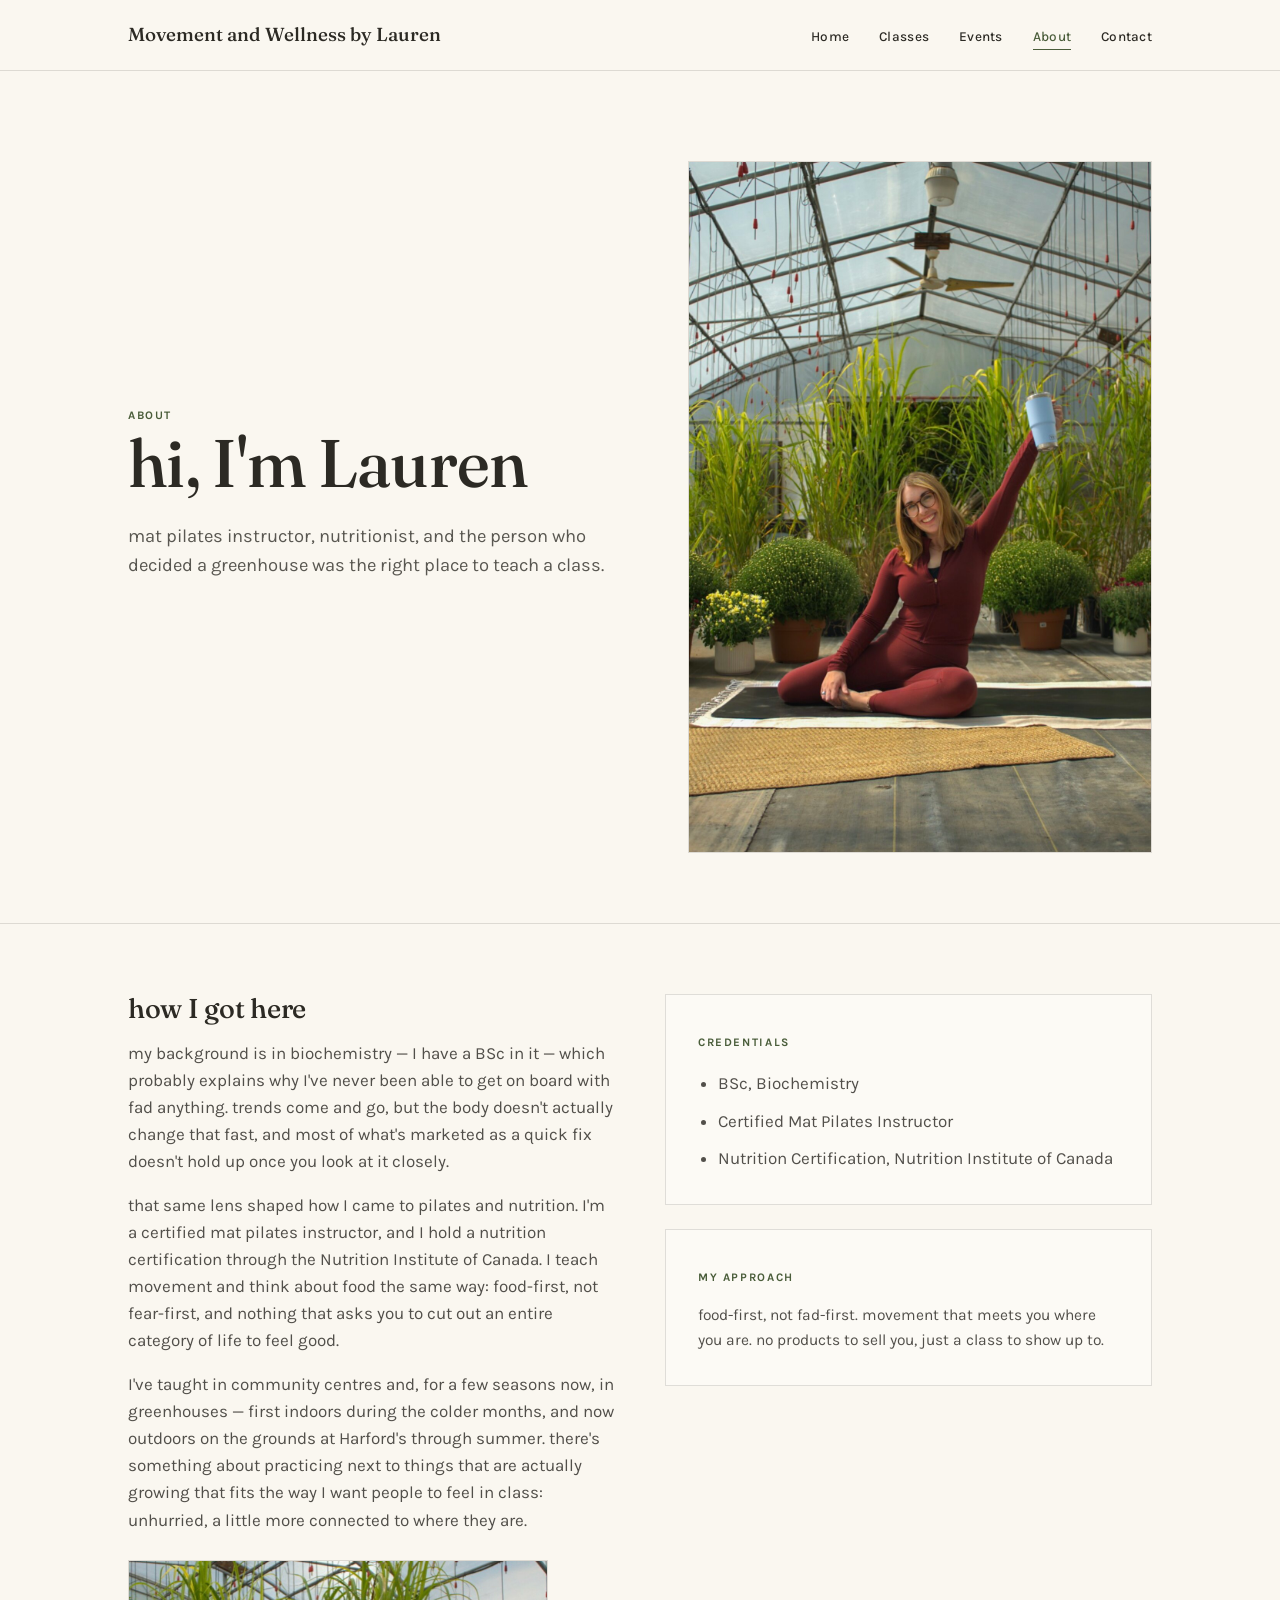
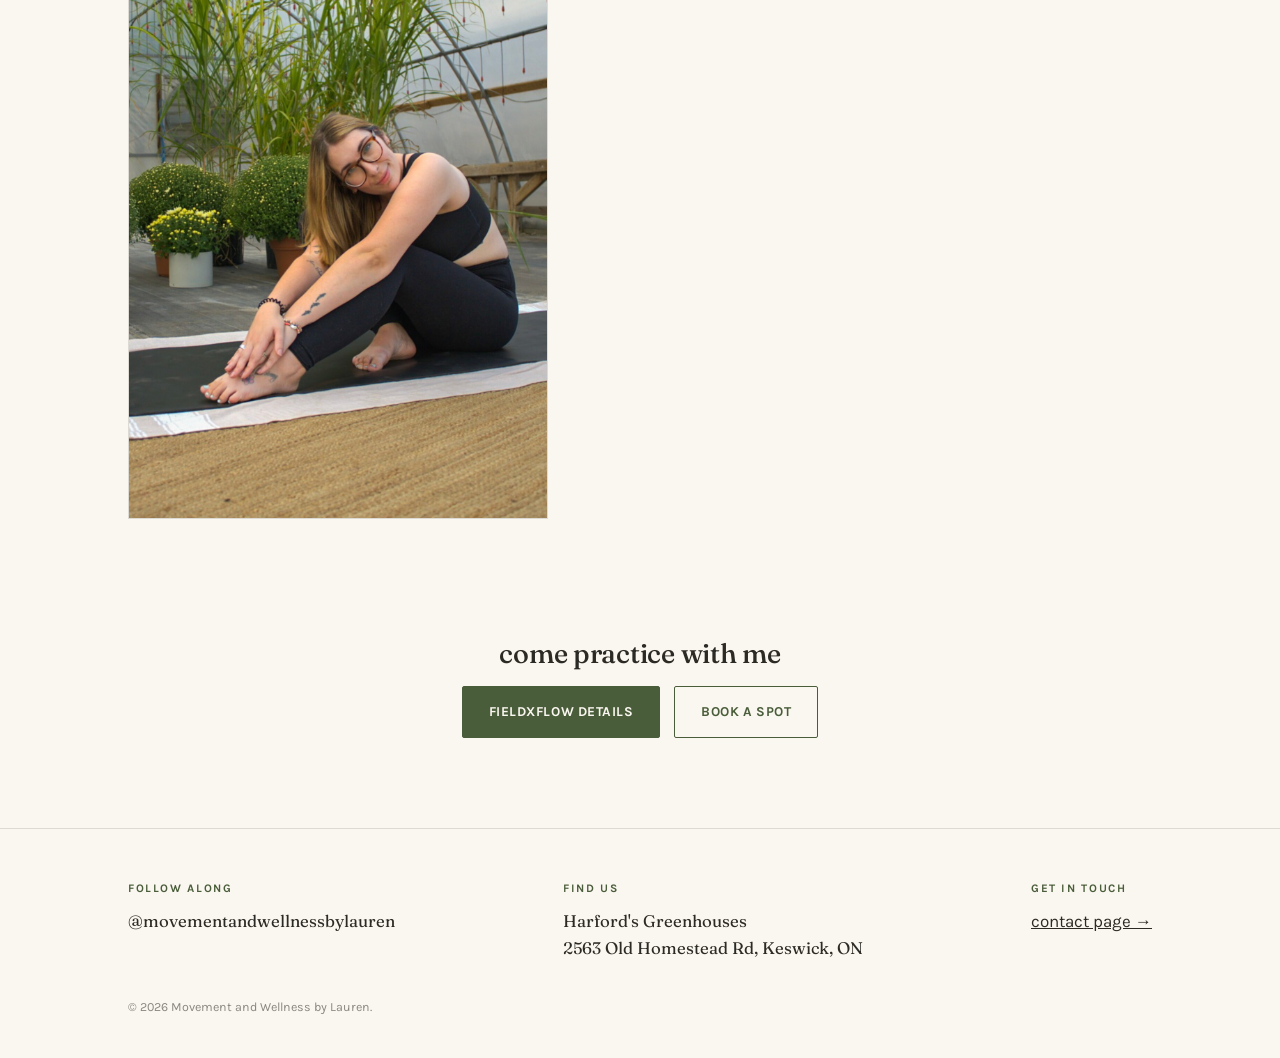
==== about.html @ e679d6f6 "Add files via upload" ====
<!DOCTYPE html>
<html lang="en">
<head>
<meta charset="UTF-8">
<meta name="viewport" content="width=device-width, initial-scale=1.0">
<title>About — Movement and Wellness by Lauren</title>
<meta name="description" content="Certified mat Pilates instructor with a background in biochemistry and nutrition. Food-first, no fads, teaching outdoors at Harford's Greenhouses.">
<link rel="stylesheet" href="css/style.css">
</head>
<body>

<header>
  <div class="nav-row">
    <a href="index.html" class="site-title">Movement and Wellness by Lauren</a>
    <button class="nav-toggle" aria-label="Toggle menu">&#9776;</button>
    <nav>
      <ul>
        <li><a href="index.html">Home</a></li>
        <li><a href="classes.html">Classes</a></li>
        <li><a href="events.html">Events</a></li>
        <li><a href="about.html" class="active">About</a></li>
        <li><a href="contact.html">Contact</a></li>
      </ul>
    </nav>
  </div>
</header>

<section class="hero glasshouse">
  <div class="wrap" style="display:grid; grid-template-columns: 1.1fr 1fr; gap:50px; align-items:center;">
    <div>
      <span class="label eyebrow">About</span>
      <h1>hi, I'm Lauren</h1>
      <p class="lede">mat pilates instructor, nutritionist, and the person who decided a greenhouse was the right place to teach a class.</p>
    </div>
    <div>
      <img src="images/lauren-portrait-2.jpg" alt="Lauren seated on a mat in the greenhouse, holding up a water bottle and smiling" style="width:100%; height:auto; display:block; border:1px solid var(--line);">
    </div>
  </div>
</section>

<div class="pane-divider"></div>

<section>
  <div class="wrap grid-2">
    <div>
      <h2 style="font-size: 1.7rem; margin-bottom:16px;">how I got here</h2>
      <p style="color: rgba(44,42,36,0.82); margin-bottom:16px;">my background is in biochemistry — I have a BSc in it — which probably explains why I've never been able to get on board with fad anything. trends come and go, but the body doesn't actually change that fast, and most of what's marketed as a quick fix doesn't hold up once you look at it closely.</p>
      <p style="color: rgba(44,42,36,0.82); margin-bottom:16px;">that same lens shaped how I came to pilates and nutrition. I'm a certified mat pilates instructor, and I hold a nutrition certification through the Nutrition Institute of Canada. I teach movement and think about food the same way: food-first, not fear-first, and nothing that asks you to cut out an entire category of life to feel good.</p>
      <p style="color: rgba(44,42,36,0.82);">I've taught in community centres and, for a few seasons now, in greenhouses — first indoors during the colder months, and now outdoors on the grounds at Harford's through summer. there's something about practicing next to things that are actually growing that fits the way I want people to feel in class: unhurried, a little more connected to where they are.</p>
      <img src="images/lauren-portrait-1.jpg" alt="Lauren seated on a mat in the greenhouse surrounded by mums and ornamental grasses" style="width:100%; max-width:420px; height:auto; display:block; margin-top:26px; border:1px solid var(--line);">
    </div>

    <div>
      <div class="card">
        <span class="label">Credentials</span>
        <ul style="margin-top:16px; padding-left:20px; color: rgba(44,42,36,0.82);">
          <li style="margin-bottom:10px;">BSc, Biochemistry</li>
          <li style="margin-bottom:10px;">Certified Mat Pilates Instructor</li>
          <li>Nutrition Certification, Nutrition Institute of Canada</li>
        </ul>
      </div>
      <div class="card" style="margin-top:24px;">
        <span class="label">My approach</span>
        <p style="margin-top:14px; color: rgba(44,42,36,0.82); font-size:0.97rem;">food-first, not fad-first. movement that meets you where you are. no products to sell you, just a class to show up to.</p>
      </div>
    </div>
  </div>
</section>

<section class="section-tight glasshouse">
  <div class="wrap" style="text-align:center;">
    <h2 style="font-size: 1.7rem; margin-bottom: 18px;">come practice with me</h2>
    <div class="btn-row" style="justify-content:center;">
      <a href="classes.html" class="btn btn-solid">fieldxflow details</a>
      <a href="contact.html#book" class="btn btn-outline">book a spot</a>
    </div>
  </div>
</section>

<footer>
  <div class="wrap">
    <div class="footer-row">
      <div>
        <span class="label">Follow along</span>
        <a class="ig" href="https://instagram.com/movementandwellnessbylauren" target="_blank" rel="noopener">@movementandwellnessbylauren</a>
      </div>
      <div>
        <span class="label">Find us</span>
        <span class="val" style="font-family:'Fraunces', serif; font-size:1.05rem;">Harford's Greenhouses<br>2563 Old Homestead Rd, Keswick, ON</span>
      </div>
      <div>
        <span class="label">Get in touch</span>
        <a href="contact.html" style="text-decoration:underline;">contact page &rarr;</a>
      </div>
    </div>
    <div class="footer-bottom">&copy; 2026 Movement and Wellness by Lauren.</div>
  </div>
</footer>

<script src="js/main.js"></script>
</body>
</html>
---- css/style.css ----
@import url('https://fonts.googleapis.com/css2?family=Fraunces:ital,opsz,wght@0,9..144,300..600;1,9..144,400..500&family=Karla:wght@400;500;700&display=swap');

:root {
  --paper: #FAF7F0;
  --sage-deep: #4A5D3A;
  --sage-soft: #8B9D77;
  --tan: #E8DCC0;
  --ink: #2C2A24;
  --terracotta: #C77B4D;
  --line: rgba(44, 42, 36, 0.14);
}

* { margin: 0; padding: 0; box-sizing: border-box; }

html { scroll-behavior: smooth; }

body {
  background: var(--paper);
  color: var(--ink);
  font-family: 'Karla', sans-serif;
  font-size: 17px;
  line-height: 1.6;
  -webkit-font-smoothing: antialiased;
}

h1, h2, h3, .display {
  font-family: 'Fraunces', serif;
  font-weight: 500;
  letter-spacing: -0.01em;
  line-height: 1.08;
}

a { color: inherit; text-decoration: none; }

.label {
  font-family: 'Karla', sans-serif;
  font-weight: 700;
  font-size: 0.72rem;
  letter-spacing: 0.14em;
  text-transform: uppercase;
  color: var(--sage-deep);
}

.wrap {
  max-width: 1080px;
  margin: 0 auto;
  padding: 0 28px;
}

/* ---------- Glasshouse grid signature motif (removed) ---------- */
.glasshouse {
  position: relative;
}

.pane-divider {
  height: 1px;
  background: var(--line);
  width: 100%;
}

/* ---------- Header ---------- */
header {
  position: sticky;
  top: 0;
  z-index: 50;
  background: rgba(250, 247, 240, 0.92);
  backdrop-filter: blur(6px);
  border-bottom: 1px solid var(--line);
}

.nav-row {
  display: flex;
  align-items: center;
  justify-content: space-between;
  padding: 20px 28px;
  max-width: 1080px;
  margin: 0 auto;
}

.site-title {
  font-family: 'Fraunces', serif;
  font-size: 1.18rem;
  font-weight: 500;
}

nav ul {
  display: flex;
  gap: 30px;
  list-style: none;
}

nav a {
  font-size: 0.85rem;
  font-weight: 500;
  letter-spacing: 0.02em;
  position: relative;
  padding-bottom: 4px;
}

nav a.active { color: var(--sage-deep); }

nav a.active::after {
  content: '';
  position: absolute;
  bottom: -2px;
  left: 0;
  right: 0;
  height: 1px;
  background: var(--sage-deep);
}

.nav-toggle {
  display: none;
  background: none;
  border: none;
  font-size: 1.4rem;
  cursor: pointer;
  color: var(--ink);
}

/* ---------- Hero ---------- */
.hero {
  padding: 90px 0 70px;
}

.hero .eyebrow {
  margin-bottom: 18px;
}

.hero h1 {
  font-size: clamp(2.4rem, 6vw, 4.2rem);
  max-width: 760px;
  margin-bottom: 22px;
}

.hero p.lede {
  font-size: 1.15rem;
  max-width: 540px;
  color: rgba(44, 42, 36, 0.78);
  margin-bottom: 34px;
}

/* ---------- Buttons ---------- */
.btn {
  display: inline-flex;
  align-items: center;
  gap: 10px;
  font-family: 'Karla', sans-serif;
  font-weight: 700;
  font-size: 0.85rem;
  letter-spacing: 0.04em;
  text-transform: uppercase;
  padding: 14px 26px;
  border: 1px solid var(--sage-deep);
  border-radius: 2px;
  transition: background 0.2s ease, color 0.2s ease;
}

.btn-solid {
  background: var(--sage-deep);
  color: var(--paper);
}
.btn-solid:hover { background: var(--ink); border-color: var(--ink); }

.btn-outline {
  background: transparent;
  color: var(--sage-deep);
}
.btn-outline:hover { background: var(--sage-deep); color: var(--paper); }

.btn-terra {
  border-color: var(--terracotta);
  background: var(--terracotta);
  color: var(--paper);
}
.btn-terra:hover { background: #a8602f; border-color: #a8602f; }

.btn-row { display: flex; gap: 14px; flex-wrap: wrap; }

/* ---------- Sections ---------- */
section { padding: 70px 0; }
.section-tight { padding: 50px 0; }

.section-head { margin-bottom: 44px; max-width: 620px; }
.section-head .label { display: block; margin-bottom: 14px; }
.section-head h2 { font-size: clamp(1.8rem, 3.5vw, 2.6rem); }

/* ---------- Cards / grid ---------- */
.grid-2 {
  display: grid;
  grid-template-columns: 1fr 1fr;
  gap: 50px;
}

.grid-3 {
  display: grid;
  grid-template-columns: repeat(3, 1fr);
  gap: 36px;
}

.card {
  border: 1px solid var(--line);
  padding: 32px;
  background: rgba(255,255,255,0.3);
}

.card h3 { font-size: 1.3rem; margin-bottom: 10px; }

/* ---------- Pull row (stat-like, used sparingly & with real content) ---------- */
.detail-row {
  display: flex;
  flex-wrap: wrap;
  gap: 40px;
  padding: 26px 0;
  border-top: 1px solid var(--line);
  border-bottom: 1px solid var(--line);
}

.detail-row .item .label { display: block; margin-bottom: 6px; }
.detail-row .item .val { font-family: 'Fraunces', serif; font-size: 1.15rem; }

/* ---------- Event feature block ---------- */
.event-feature {
  border: 1px solid var(--line);
  background: var(--tan);
  padding: 48px;
  position: relative;
}

.event-feature .label { color: var(--terracotta); }

.event-feature h2 {
  font-size: clamp(1.9rem, 4vw, 2.8rem);
  margin: 14px 0 18px;
}

.price-row {
  display: flex;
  gap: 28px;
  margin: 24px 0 30px;
  flex-wrap: wrap;
}

.price-box {
  border: 1px solid var(--ink);
  padding: 14px 20px;
  min-width: 140px;
}

.price-box .amt { font-family: 'Fraunces', serif; font-size: 1.6rem; }
.price-box .when { font-size: 0.8rem; color: rgba(44,42,36,0.7); margin-top: 2px; }

/* ---------- Form embed ---------- */
.form-frame-wrap {
  border: 1px solid var(--line);
  background: white;
  padding: 6px;
}

iframe.gform {
  width: 100%;
  height: 1200px;
  border: none;
  display: block;
}

/* ---------- Footer ---------- */
footer {
  border-top: 1px solid var(--line);
  padding: 50px 0 40px;
  margin-top: 40px;
}

.footer-row {
  display: flex;
  justify-content: space-between;
  flex-wrap: wrap;
  gap: 24px;
}

.footer-row .label { display: block; margin-bottom: 10px; }

footer .ig {
  font-family: 'Fraunces', serif;
  font-size: 1.05rem;
}

.footer-bottom {
  margin-top: 36px;
  font-size: 0.78rem;
  color: rgba(44,42,36,0.55);
}

/* ---------- Responsive ---------- */
@media (max-width: 760px) {
  .grid-2, .grid-3 { grid-template-columns: 1fr; gap: 28px; }
  .hero .wrap { grid-template-columns: 1fr !important; }
  .hero .wrap > div:last-child { order: -1; }
  nav ul { display: none; }
  .nav-toggle { display: block; }
  body.nav-open nav ul {
    display: flex;
    flex-direction: column;
    position: absolute;
    top: 100%;
    left: 0;
    right: 0;
    background: var(--paper);
    padding: 20px 28px 28px;
    border-bottom: 1px solid var(--line);
    gap: 18px;
  }
  .event-feature { padding: 30px 22px; }
  .event-feature[style*="grid-template-columns"] { grid-template-columns: 1fr !important; }
  iframe.gform { height: 1500px; }
}

/* Focus visibility */
a:focus-visible, button:focus-visible {
  outline: 2px solid var(--sage-deep);
  outline-offset: 3px;
}

@media (prefers-reduced-motion: reduce) {
  html { scroll-behavior: auto; }
  * { transition: none !important; }
}
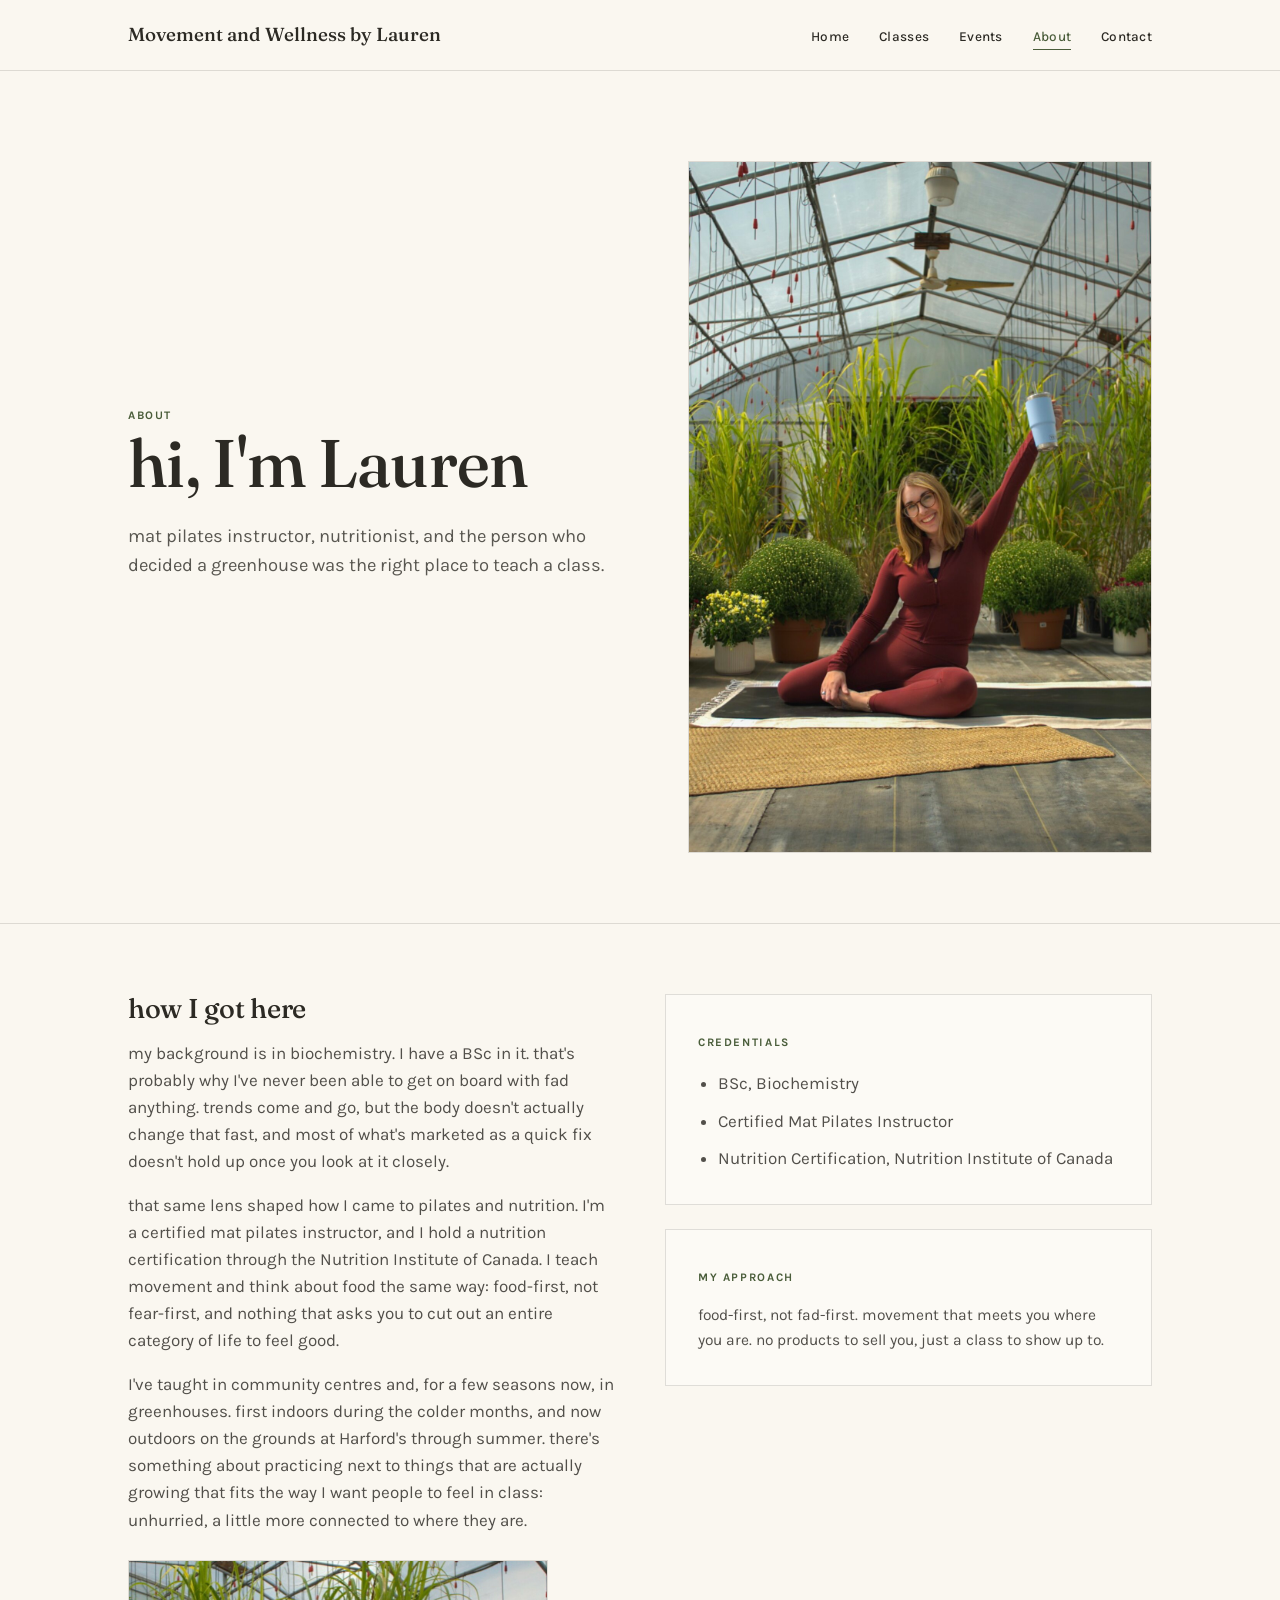
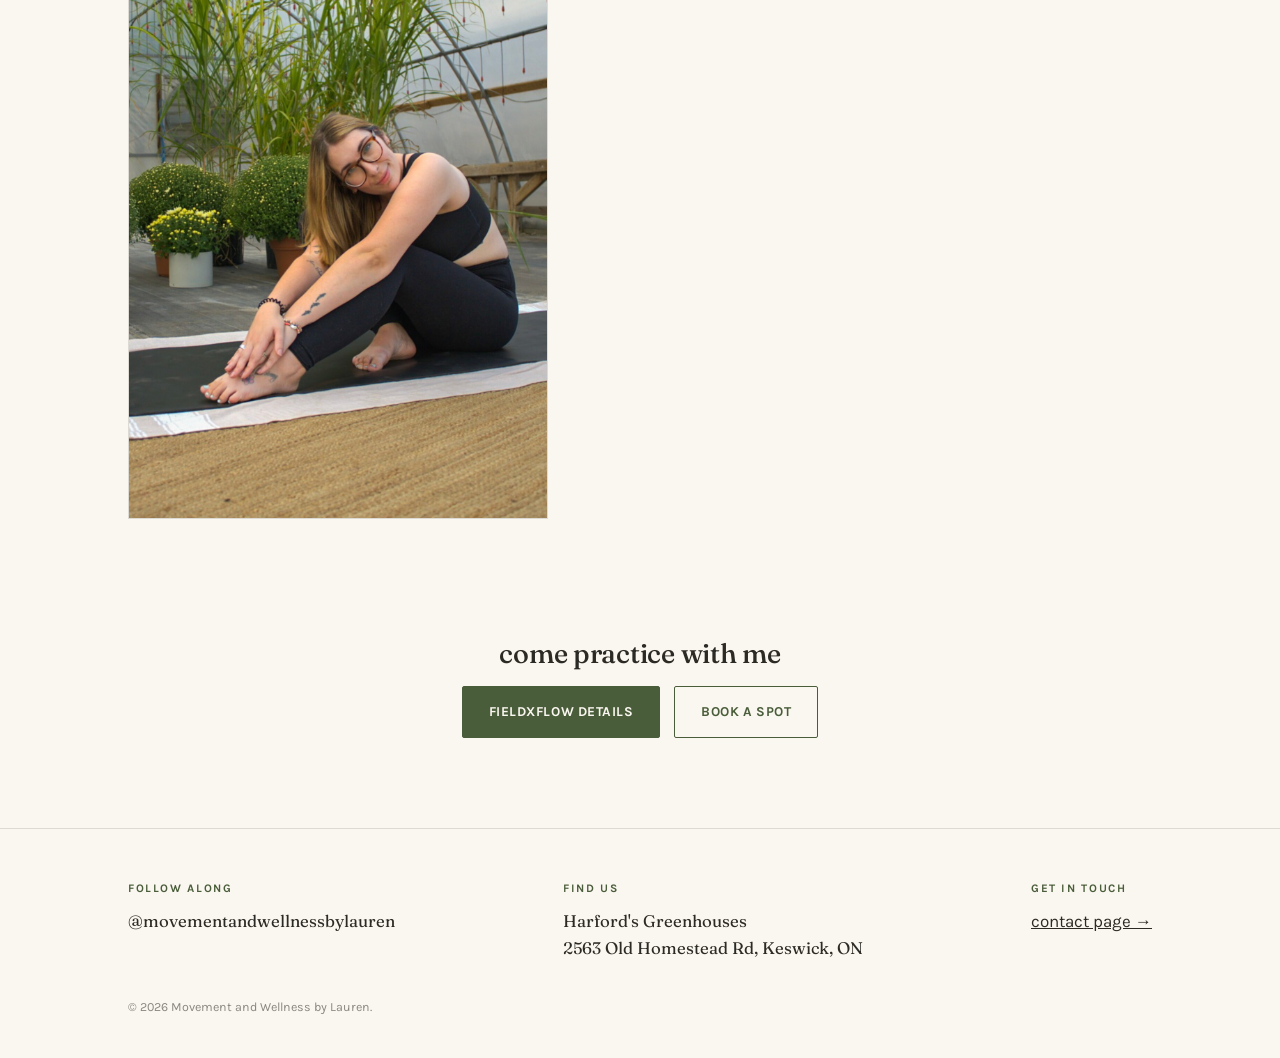
==== commit 0610ae28: "Add files via upload" ====
--- a/about.html
+++ b/about.html
@@ -44,9 +44,9 @@
   <div class="wrap grid-2">
     <div>
       <h2 style="font-size: 1.7rem; margin-bottom:16px;">how I got here</h2>
-      <p style="color: rgba(44,42,36,0.82); margin-bottom:16px;">my background is in biochemistry — I have a BSc in it — which probably explains why I've never been able to get on board with fad anything. trends come and go, but the body doesn't actually change that fast, and most of what's marketed as a quick fix doesn't hold up once you look at it closely.</p>
+      <p style="color: rgba(44,42,36,0.82); margin-bottom:16px;">my background is in biochemistry. I have a BSc in it. that's probably why I've never been able to get on board with fad anything. trends come and go, but the body doesn't actually change that fast, and most of what's marketed as a quick fix doesn't hold up once you look at it closely.</p>
       <p style="color: rgba(44,42,36,0.82); margin-bottom:16px;">that same lens shaped how I came to pilates and nutrition. I'm a certified mat pilates instructor, and I hold a nutrition certification through the Nutrition Institute of Canada. I teach movement and think about food the same way: food-first, not fear-first, and nothing that asks you to cut out an entire category of life to feel good.</p>
-      <p style="color: rgba(44,42,36,0.82);">I've taught in community centres and, for a few seasons now, in greenhouses — first indoors during the colder months, and now outdoors on the grounds at Harford's through summer. there's something about practicing next to things that are actually growing that fits the way I want people to feel in class: unhurried, a little more connected to where they are.</p>
+      <p style="color: rgba(44,42,36,0.82);">I've taught in community centres and, for a few seasons now, in greenhouses. first indoors during the colder months, and now outdoors on the grounds at Harford's through summer. there's something about practicing next to things that are actually growing that fits the way I want people to feel in class: unhurried, a little more connected to where they are.</p>
       <img src="images/lauren-portrait-1.jpg" alt="Lauren seated on a mat in the greenhouse surrounded by mums and ornamental grasses" style="width:100%; max-width:420px; height:auto; display:block; margin-top:26px; border:1px solid var(--line);">
     </div>
 
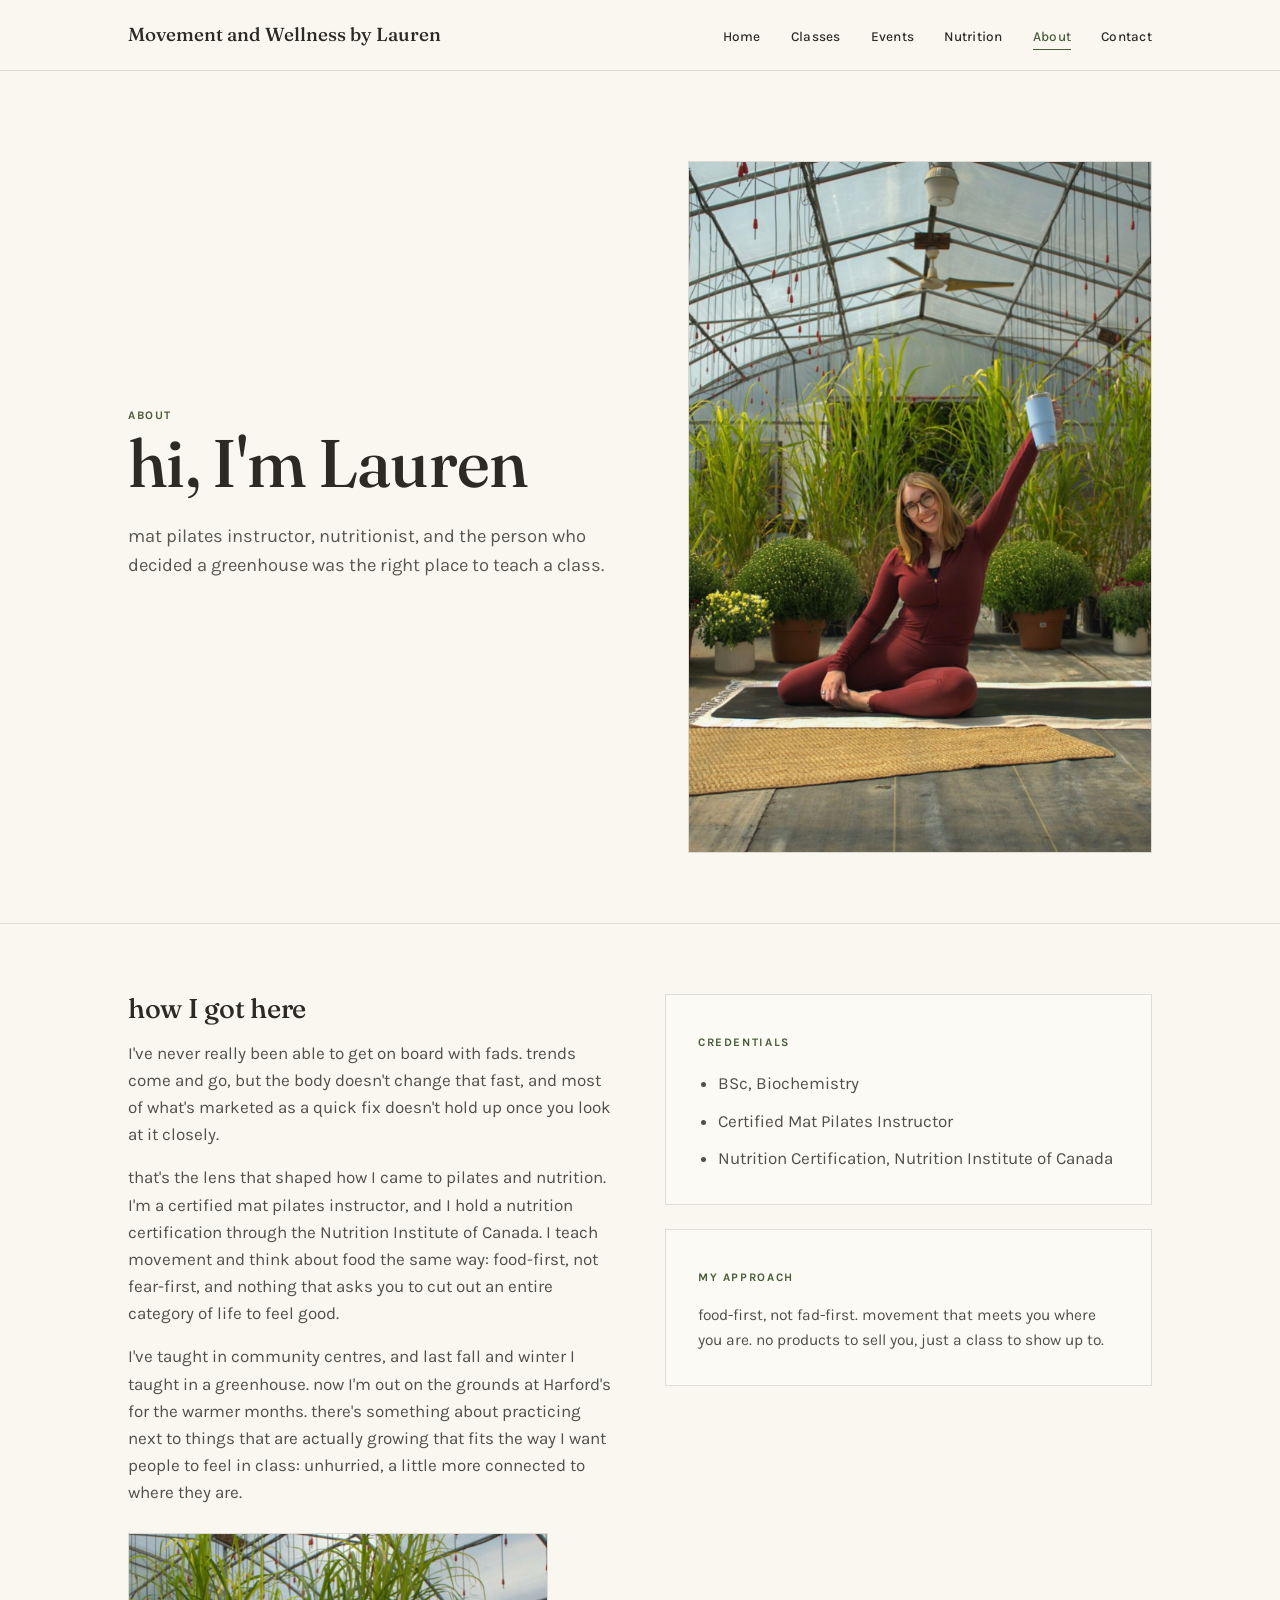
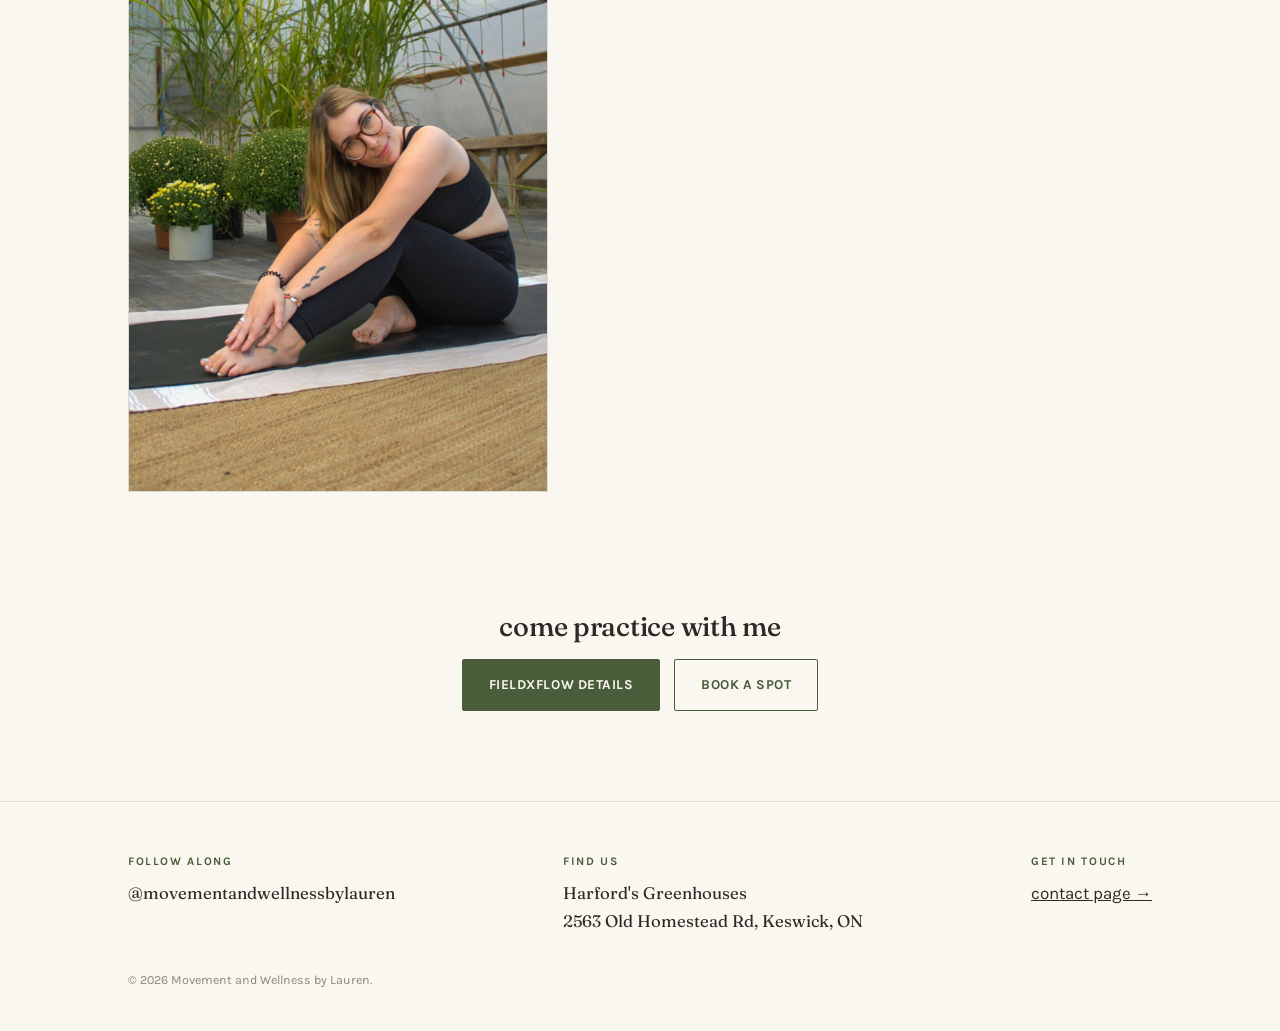
==== commit c071a254: "Add files via upload" ====
--- a/about.html
+++ b/about.html
@@ -3,7 +3,7 @@
 <head>
 <meta charset="UTF-8">
 <meta name="viewport" content="width=device-width, initial-scale=1.0">
-<title>About — Movement and Wellness by Lauren</title>
+<title>About | Movement and Wellness by Lauren</title>
 <meta name="description" content="Certified mat Pilates instructor with a background in biochemistry and nutrition. Food-first, no fads, teaching outdoors at Harford's Greenhouses.">
 <link rel="stylesheet" href="css/style.css">
 </head>
@@ -18,6 +18,7 @@
         <li><a href="index.html">Home</a></li>
         <li><a href="classes.html">Classes</a></li>
         <li><a href="events.html">Events</a></li>
+        <li><a href="nutrition.html">Nutrition</a></li>
         <li><a href="about.html" class="active">About</a></li>
         <li><a href="contact.html">Contact</a></li>
       </ul>
@@ -44,9 +45,9 @@
   <div class="wrap grid-2">
     <div>
       <h2 style="font-size: 1.7rem; margin-bottom:16px;">how I got here</h2>
-      <p style="color: rgba(44,42,36,0.82); margin-bottom:16px;">my background is in biochemistry. I have a BSc in it. that's probably why I've never been able to get on board with fad anything. trends come and go, but the body doesn't actually change that fast, and most of what's marketed as a quick fix doesn't hold up once you look at it closely.</p>
-      <p style="color: rgba(44,42,36,0.82); margin-bottom:16px;">that same lens shaped how I came to pilates and nutrition. I'm a certified mat pilates instructor, and I hold a nutrition certification through the Nutrition Institute of Canada. I teach movement and think about food the same way: food-first, not fear-first, and nothing that asks you to cut out an entire category of life to feel good.</p>
-      <p style="color: rgba(44,42,36,0.82);">I've taught in community centres and, for a few seasons now, in greenhouses. first indoors during the colder months, and now outdoors on the grounds at Harford's through summer. there's something about practicing next to things that are actually growing that fits the way I want people to feel in class: unhurried, a little more connected to where they are.</p>
+      <p style="color: rgba(44,42,36,0.82); margin-bottom:16px;">I've never really been able to get on board with fads. trends come and go, but the body doesn't change that fast, and most of what's marketed as a quick fix doesn't hold up once you look at it closely.</p>
+      <p style="color: rgba(44,42,36,0.82); margin-bottom:16px;">that's the lens that shaped how I came to pilates and nutrition. I'm a certified mat pilates instructor, and I hold a nutrition certification through the Nutrition Institute of Canada. I teach movement and think about food the same way: food-first, not fear-first, and nothing that asks you to cut out an entire category of life to feel good.</p>
+      <p style="color: rgba(44,42,36,0.82);">I've taught in community centres, and last fall and winter I taught in a greenhouse. now I'm out on the grounds at Harford's for the warmer months. there's something about practicing next to things that are actually growing that fits the way I want people to feel in class: unhurried, a little more connected to where they are.</p>
       <img src="images/lauren-portrait-1.jpg" alt="Lauren seated on a mat in the greenhouse surrounded by mums and ornamental grasses" style="width:100%; max-width:420px; height:auto; display:block; margin-top:26px; border:1px solid var(--line);">
     </div>
 
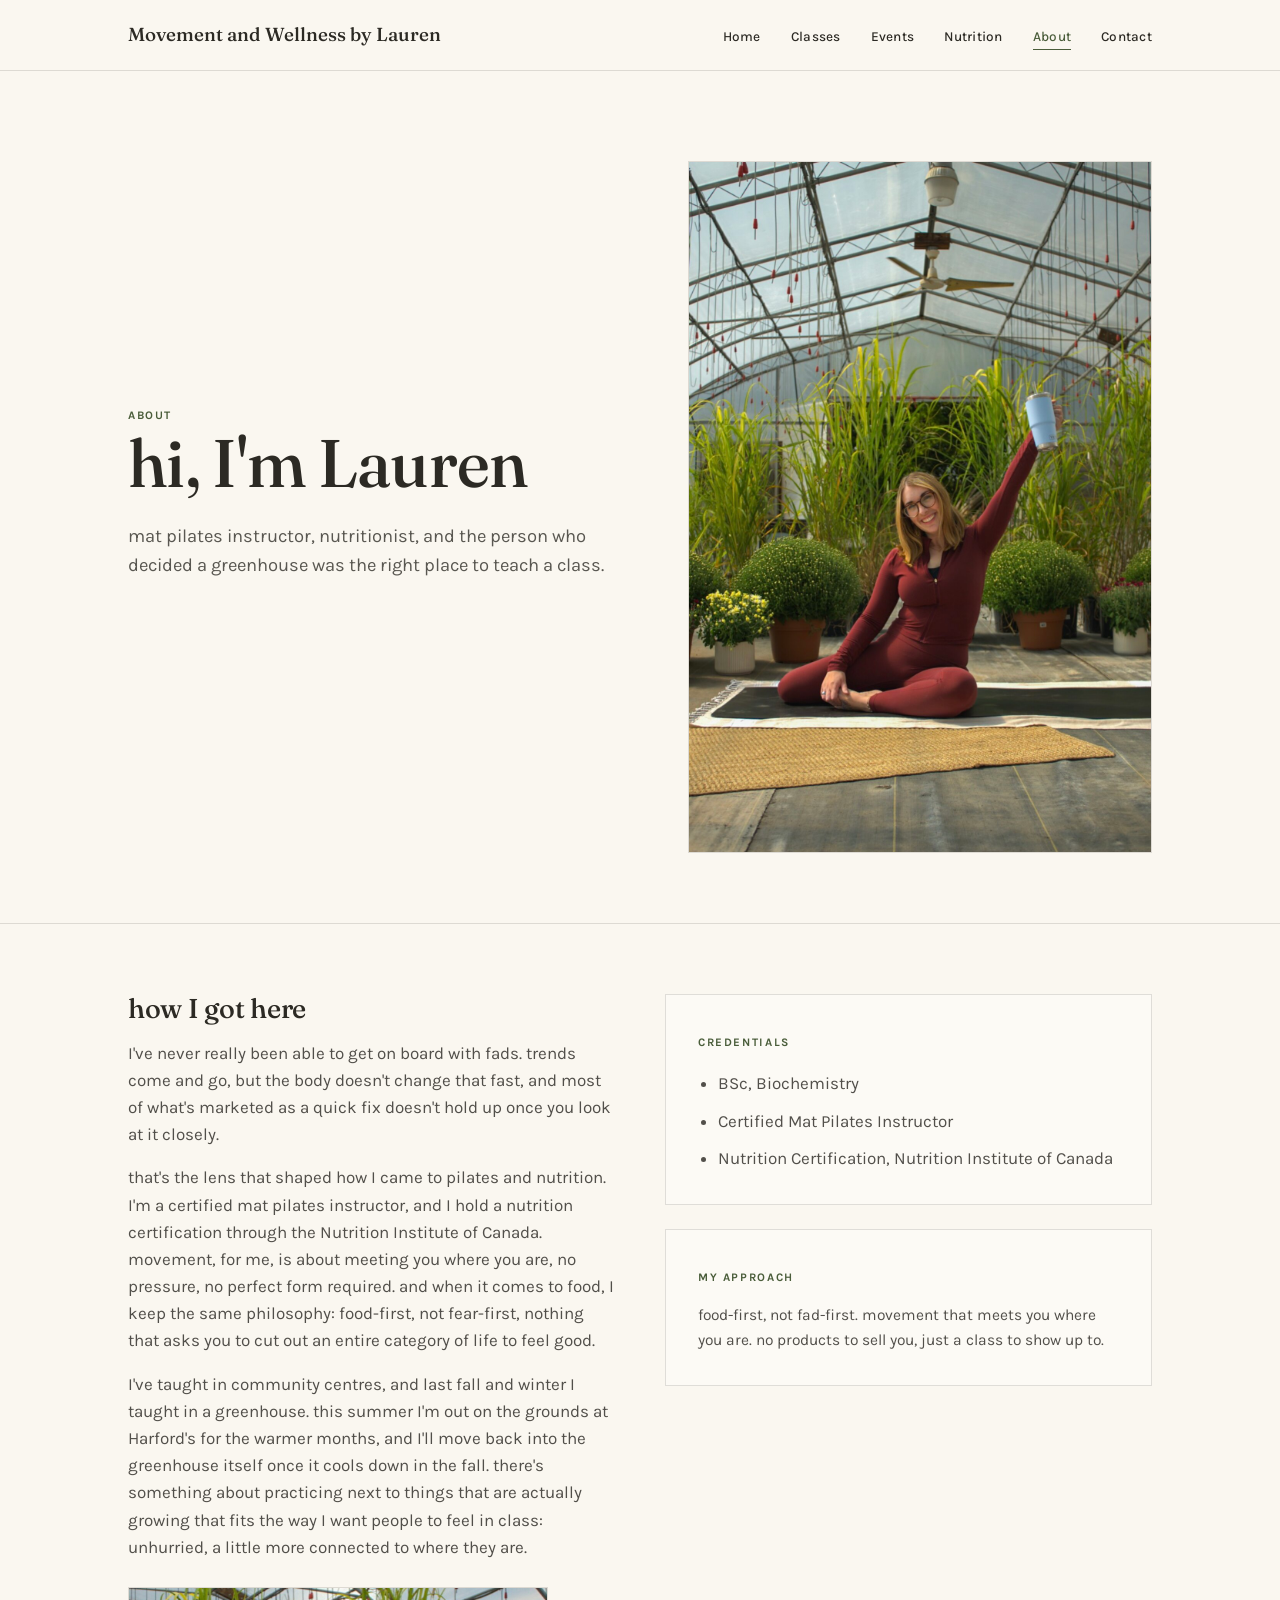
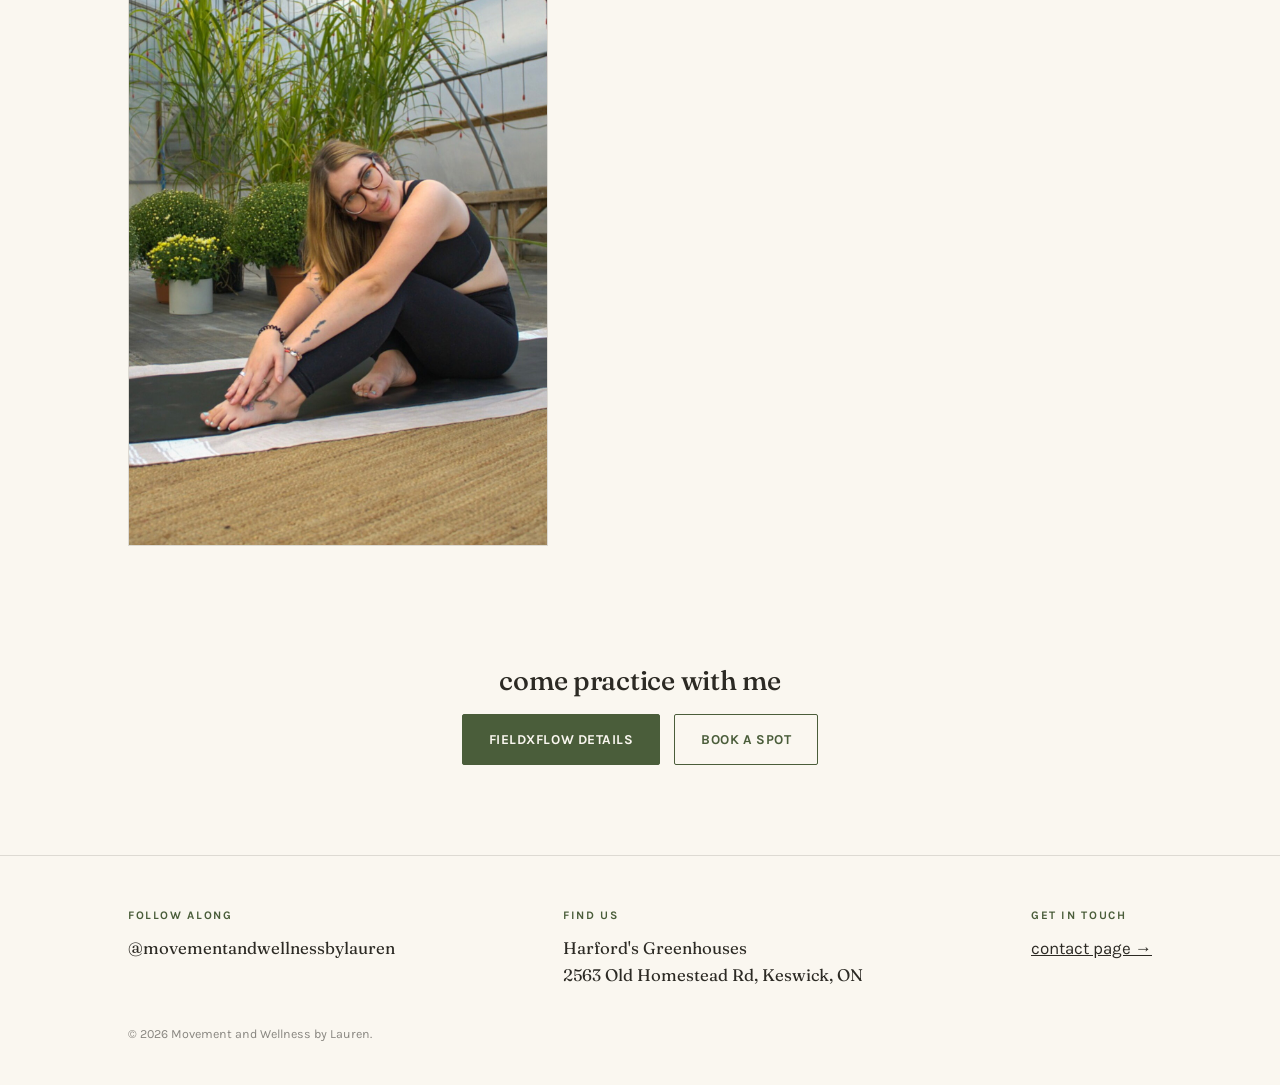
==== commit d001e1d9: "Add files via upload" ====
--- a/about.html
+++ b/about.html
@@ -46,8 +46,8 @@
     <div>
       <h2 style="font-size: 1.7rem; margin-bottom:16px;">how I got here</h2>
       <p style="color: rgba(44,42,36,0.82); margin-bottom:16px;">I've never really been able to get on board with fads. trends come and go, but the body doesn't change that fast, and most of what's marketed as a quick fix doesn't hold up once you look at it closely.</p>
-      <p style="color: rgba(44,42,36,0.82); margin-bottom:16px;">that's the lens that shaped how I came to pilates and nutrition. I'm a certified mat pilates instructor, and I hold a nutrition certification through the Nutrition Institute of Canada. I teach movement and think about food the same way: food-first, not fear-first, and nothing that asks you to cut out an entire category of life to feel good.</p>
-      <p style="color: rgba(44,42,36,0.82);">I've taught in community centres, and last fall and winter I taught in a greenhouse. now I'm out on the grounds at Harford's for the warmer months. there's something about practicing next to things that are actually growing that fits the way I want people to feel in class: unhurried, a little more connected to where they are.</p>
+      <p style="color: rgba(44,42,36,0.82); margin-bottom:16px;">that's the lens that shaped how I came to pilates and nutrition. I'm a certified mat pilates instructor, and I hold a nutrition certification through the Nutrition Institute of Canada. movement, for me, is about meeting you where you are, no pressure, no perfect form required. and when it comes to food, I keep the same philosophy: food-first, not fear-first, nothing that asks you to cut out an entire category of life to feel good.</p>
+      <p style="color: rgba(44,42,36,0.82);">I've taught in community centres, and last fall and winter I taught in a greenhouse. this summer I'm out on the grounds at Harford's for the warmer months, and I'll move back into the greenhouse itself once it cools down in the fall. there's something about practicing next to things that are actually growing that fits the way I want people to feel in class: unhurried, a little more connected to where they are.</p>
       <img src="images/lauren-portrait-1.jpg" alt="Lauren seated on a mat in the greenhouse surrounded by mums and ornamental grasses" style="width:100%; max-width:420px; height:auto; display:block; margin-top:26px; border:1px solid var(--line);">
     </div>
 
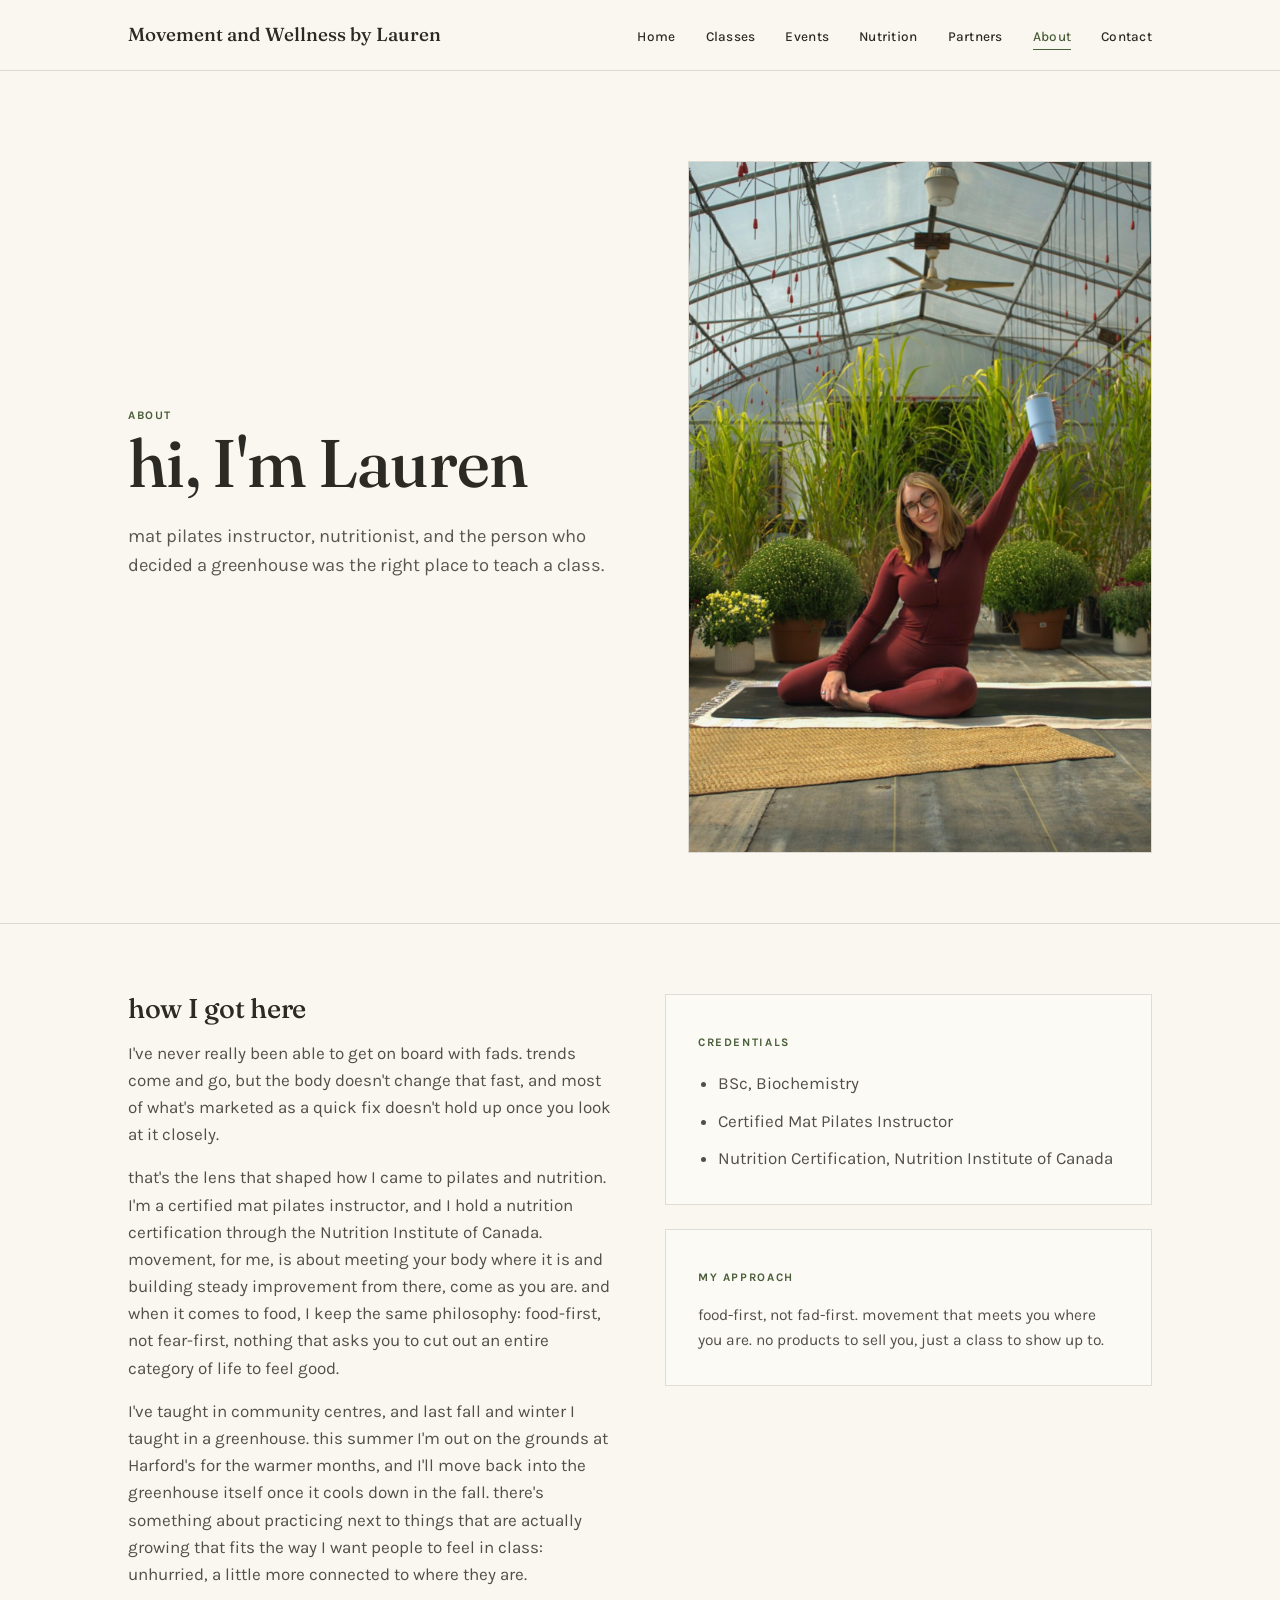
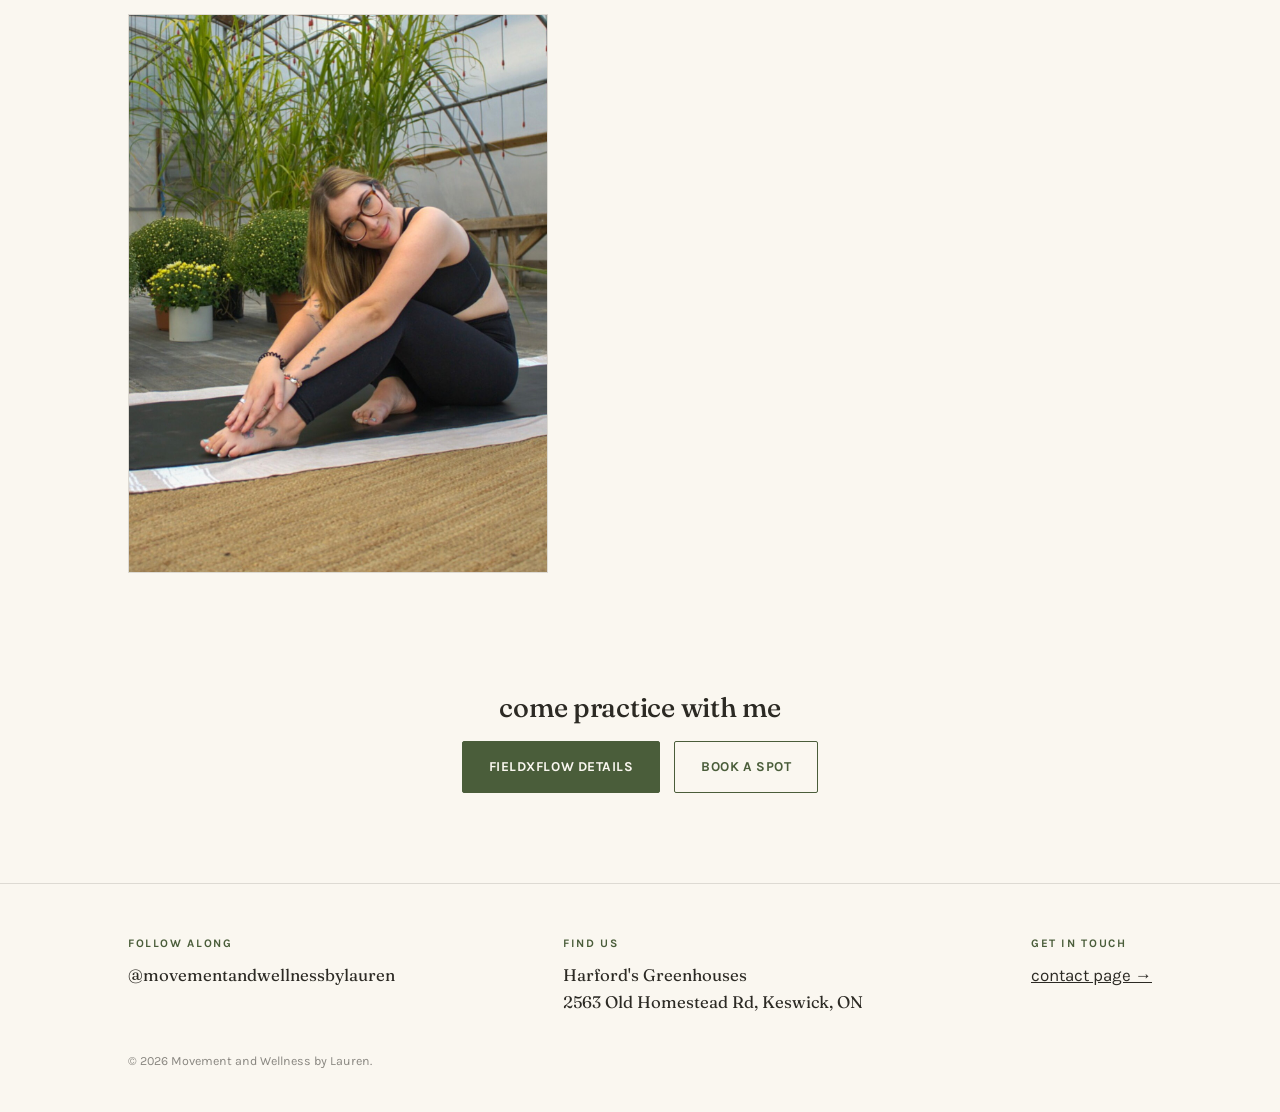
==== commit 8a4c45d0: "Add files via upload" ====
--- a/about.html
+++ b/about.html
@@ -19,6 +19,7 @@
         <li><a href="classes.html">Classes</a></li>
         <li><a href="events.html">Events</a></li>
         <li><a href="nutrition.html">Nutrition</a></li>
+        <li><a href="partners.html">Partners</a></li>
         <li><a href="about.html" class="active">About</a></li>
         <li><a href="contact.html">Contact</a></li>
       </ul>
@@ -46,7 +47,7 @@
     <div>
       <h2 style="font-size: 1.7rem; margin-bottom:16px;">how I got here</h2>
       <p style="color: rgba(44,42,36,0.82); margin-bottom:16px;">I've never really been able to get on board with fads. trends come and go, but the body doesn't change that fast, and most of what's marketed as a quick fix doesn't hold up once you look at it closely.</p>
-      <p style="color: rgba(44,42,36,0.82); margin-bottom:16px;">that's the lens that shaped how I came to pilates and nutrition. I'm a certified mat pilates instructor, and I hold a nutrition certification through the Nutrition Institute of Canada. movement, for me, is about meeting you where you are, no pressure, no perfect form required. and when it comes to food, I keep the same philosophy: food-first, not fear-first, nothing that asks you to cut out an entire category of life to feel good.</p>
+      <p style="color: rgba(44,42,36,0.82); margin-bottom:16px;">that's the lens that shaped how I came to pilates and nutrition. I'm a certified mat pilates instructor, and I hold a nutrition certification through the Nutrition Institute of Canada. movement, for me, is about meeting your body where it is and building steady improvement from there, come as you are. and when it comes to food, I keep the same philosophy: food-first, not fear-first, nothing that asks you to cut out an entire category of life to feel good.</p>
       <p style="color: rgba(44,42,36,0.82);">I've taught in community centres, and last fall and winter I taught in a greenhouse. this summer I'm out on the grounds at Harford's for the warmer months, and I'll move back into the greenhouse itself once it cools down in the fall. there's something about practicing next to things that are actually growing that fits the way I want people to feel in class: unhurried, a little more connected to where they are.</p>
       <img src="images/lauren-portrait-1.jpg" alt="Lauren seated on a mat in the greenhouse surrounded by mums and ornamental grasses" style="width:100%; max-width:420px; height:auto; display:block; margin-top:26px; border:1px solid var(--line);">
     </div>
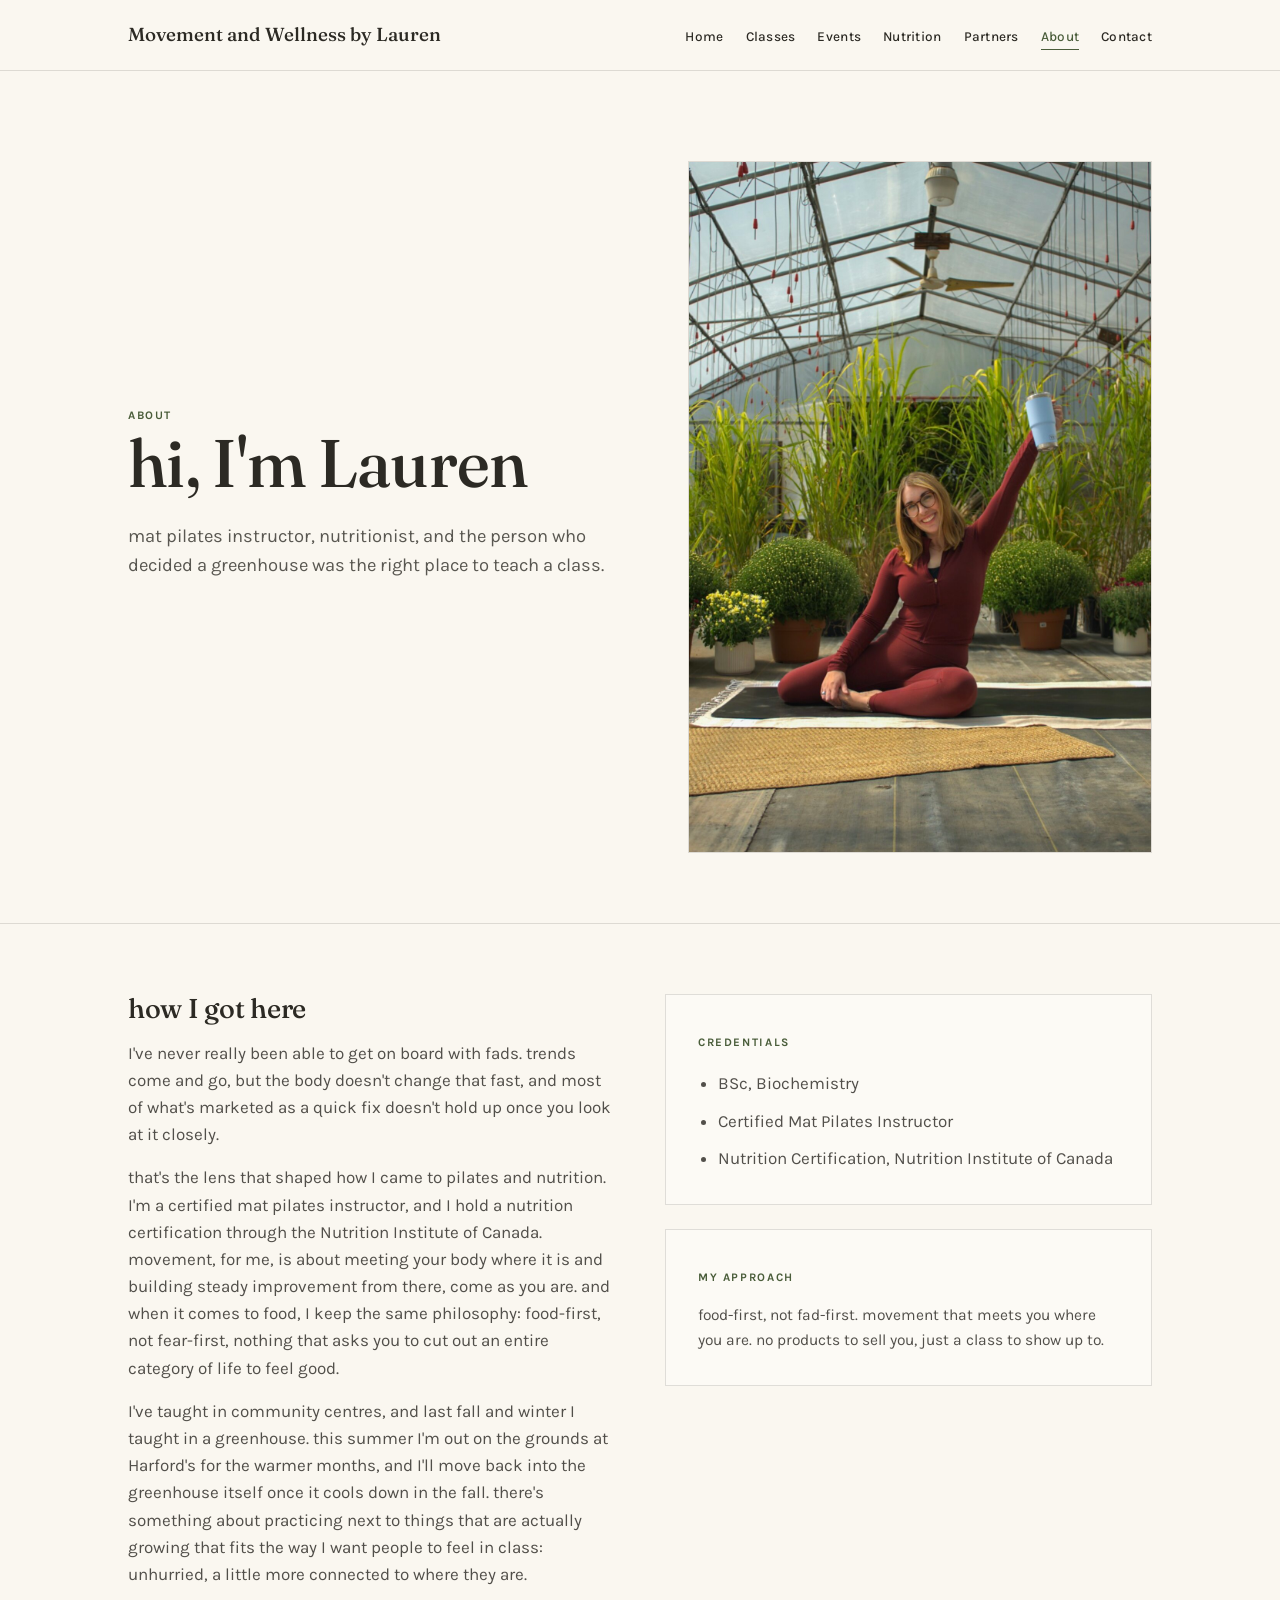
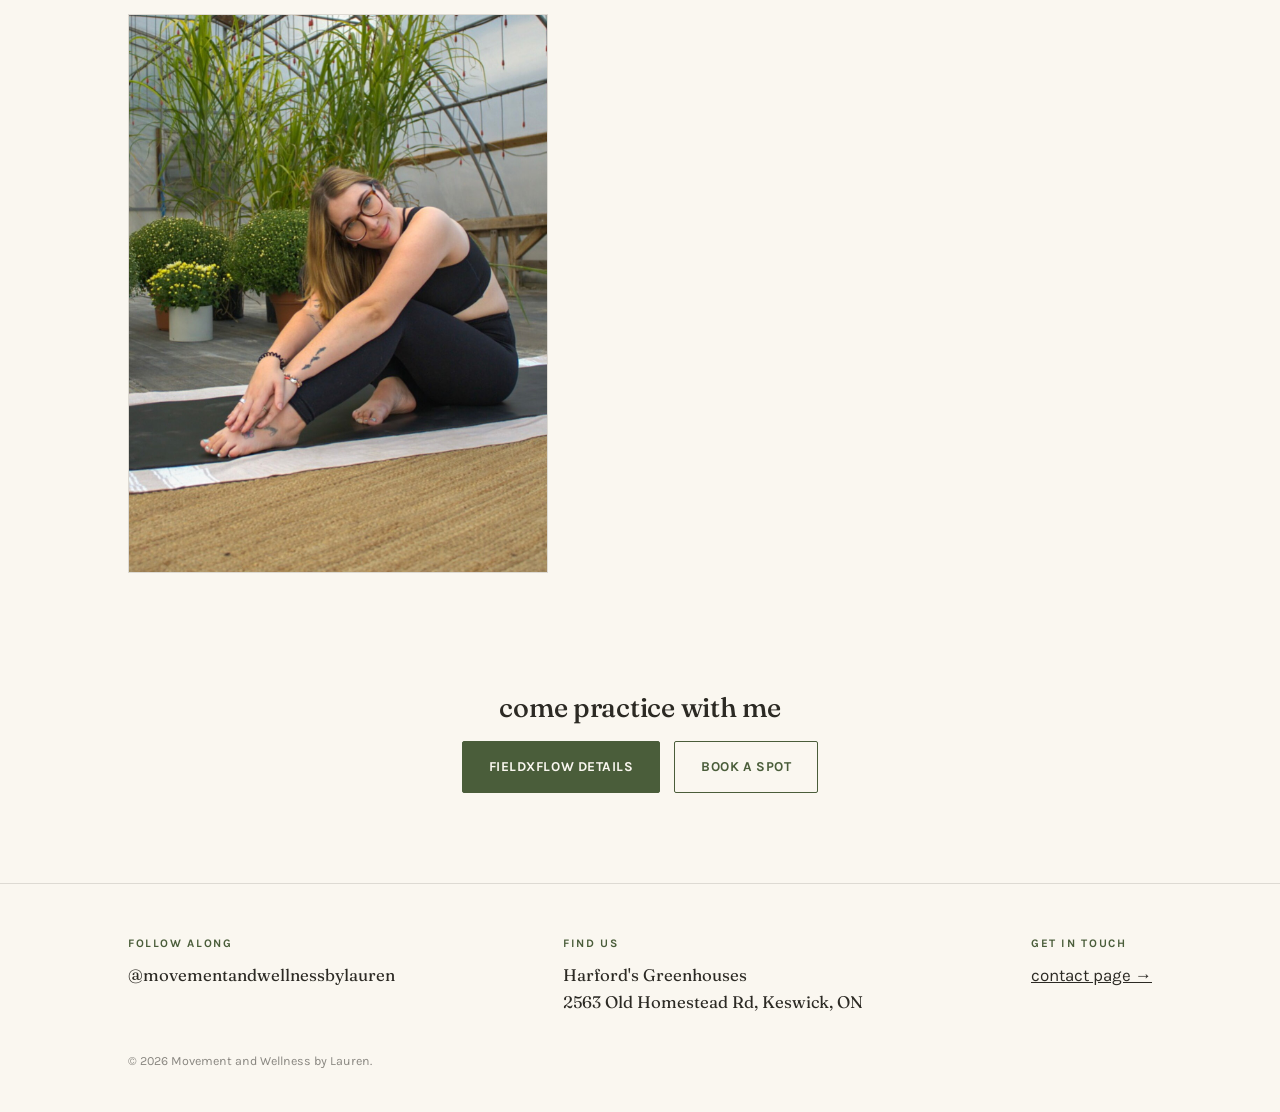
==== commit 19aa9a3d: "Add files via upload" ====
--- a/about.html
+++ b/about.html
@@ -5,6 +5,7 @@
 <meta name="viewport" content="width=device-width, initial-scale=1.0">
 <title>About | Movement and Wellness by Lauren</title>
 <meta name="description" content="Certified mat Pilates instructor with a background in biochemistry and nutrition. Food-first, no fads, teaching outdoors at Harford's Greenhouses.">
+<link rel="canonical" href="https://laurenhouston-byte.github.io/movement-wellness/about.html">
 <link rel="stylesheet" href="css/style.css">
 </head>
 <body>
--- a/css/style.css
+++ b/css/style.css
@@ -85,7 +85,7 @@
 
 nav ul {
   display: flex;
-  gap: 30px;
+  gap: 22px;
   list-style: none;
 }
 
